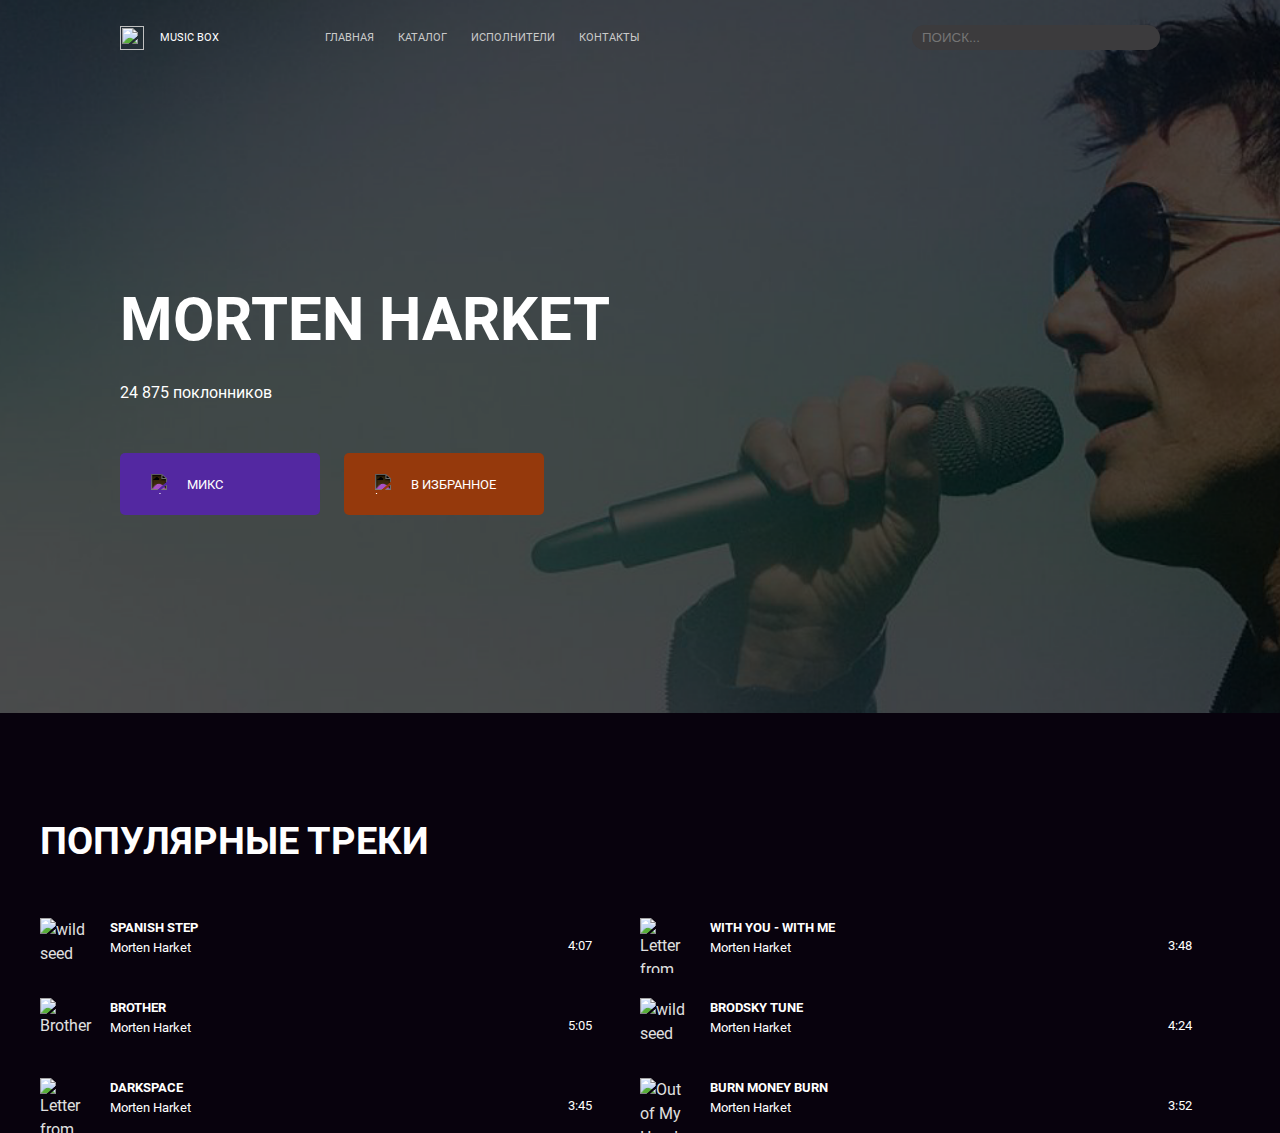
==== src/artist.html @ 794d89db "add id" ====
<!DOCTYPE html>
<html lang="en">
<head>
  <meta charset="UTF-8">
  <meta http-equiv="X-UA-Compatible" content="IE=edge">
  <meta name="viewport" content="width=device-width, initial-scale=1.0">
  <title>Портал «Music box» Ekaterina B</title>
  <link rel="stylesheet" href="css/app.css">
</head>
<body>
  <div class="artist-banner" id="page-description">
    <header class="header">
        <div class="header-container">
          <div class="logo">
          <img class="img-logo" src="/images/logo.svg">
          <p class="text-logo white">music box</p>
          </div>
          <nav class="header-menu">
              <a href="index.html">главная</a>
              <a href="#">каталог</a>
              <a href="#">исполнители</a> 
              <a href="#">контакты</a>
          </nav>
        </div>
        <input class="header-search" placeholder="ПОИСК...">
    </header>
    <div class="artist-banner-section">
        <div>
          <h1 class="mr-bot16">Morten Harket</h1>
          <p>24 875 поклонников</p>
        </div>
        <div class="artist-banner-buttons">
          <button class="btn-artist bg-purple"><div class="btn-text"><img class="icon-btn" src="../images/play-button.svg" alt="play-button">
            <p class="text-small uppercase">микс</p>
          </div></button>
          <button class="btn-artist bg-red"><div class="btn-text"><img class="icon-btn" src="../images/heart.svg" alt="heart-button">
            <p class="text-small uppercase">в избранное</p>
          </div></button>
        </div>
    </div>   
  </div>

  <div class="popular-songs">
    <div class="wrapper-artist" id="page-popular-track">
      <h2 class="mr-bot48">Популярные треки</h2>
      <div class="songs">
        <div class="songs-wrap">
          <div class="song">
            <div class="flex">
              <img class="img-song" src="../images/Wild Seed.png" alt="wild seed">
            <div class="mr-left15">
              <p class="text-small uppercase bold">Spanish Step</p>
              <p class="text-small">Morten Harket</p>
            </div>
            </div>
            <p class="time text-small">4:07</p>
          </div>
          <div class="song">
            <div class="flex">
              <img class="img-song" src="../images/Brother.png" alt="Brother">
            <div class="mr-left15">
              <p class="text-small uppercase bold">Brother</p>
              <p class="text-small">Morten Harket</p>
            </div>
            </div>
            <p class="time text-small">5:05</p>
          </div>
          <div class="song">
            <div class="flex">
              <img class="img-song" src="../images/Letter from Egypt.png" alt="Letter from Egypt">
            <div class="mr-left15">
              <p class="text-small uppercase bold">Darkspace</p>
              <p class="text-small">Morten Harket</p>
            </div>
            </div>
            <p class="time text-small">3:45</p>
          </div>
        </div>
        <div class="songs-wrap">
          <div class="song">
            <div class="flex">
              <img class="img-song" src="../images/Letter from Egypt.png" alt="Letter from Egypt">
            <div class="mr-left15">
              <p class="text-small uppercase bold">With You - With Me</p>
              <p class="text-small">Morten Harket</p>
            </div>
            </div>
            <p class="time text-small">3:48</p>
          </div>
          <div class="song">
            <div class="flex">
              <img class="img-song" src="../images/Wild Seed.png" alt="wild seed">
            <div class="mr-left15">
              <p class="text-small uppercase bold">Brodsky Tune</p>
              <p class="text-small">Morten Harket</p>
            </div>
            </div>
            <p class="time text-small">4:24</p>
          </div>
          <div class="song">
            <div class="flex">
              <img class="img-song" src="../images/Out of My Hands.png" alt="Out of My Hands">
            <div class="mr-left15">
              <p class="text-small uppercase bold">Burn Money Burn</p>
              <p class="text-small">Morten Harket</p>
            </div>
            </div>
            <p class="time text-small">3:52</p>
          </div>
        </div>

      </div>
    </div>
  </div>




</body>
</html>
---- src/css/app.css ----
@font-face {
  font-weight: 400;
  font-family: Roboto;
  src: url("../fonts/Roboto/Roboto-Regular.ttf");
}
@font-face {
  font-weight: 700;
  font-family: Roboto;
  src: url("../fonts/Roboto/Roboto-Bold.ttf");
}
body {
  font-family: Roboto;
  line-height: 1.5;
  margin: 0;
  color: #e0e0e0;
  background-color: #08020d;
}

p {
  font-family: Roboto;
  font-weight: 400;
  font-size: 16px;
  margin: 0;
  color: #fff;
}

h1 {
  font-family: Roboto;
  font-size: 60px;
  font-weight: 700;
  margin: 0;
  text-transform: uppercase;
  color: #fff;
}

h2 {
  font-family: Roboto;
  font-size: 38px;
  font-weight: 700;
  margin: 0;
  text-transform: uppercase;
  color: #fff;
}

h3 {
  font-family: Roboto;
  font-size: 24px;
  font-weight: 400;
  margin: 0;
  text-transform: uppercase;
  color: #fff;
}

h4 {
  font-family: Roboto;
  font-size: 18px;
  font-weight: 700;
  margin: 0;
  text-transform: uppercase;
  color: #fff;
}

.wrapper {
  width: 1240px;
  display: -webkit-box;
  display: -ms-flexbox;
  display: flex;
  -webkit-box-sizing: border-box;
          box-sizing: border-box;
  -webkit-box-orient: vertical;
  -webkit-box-direction: normal;
      -ms-flex-direction: column;
          flex-direction: column;
  -webkit-box-align: center;
      -ms-flex-align: center;
          align-items: center;
  padding: 100px 20px 0;
}

.wrapper-artist {
  width: 1240px;
  display: -webkit-box;
  display: -ms-flexbox;
  display: flex;
  -webkit-box-sizing: border-box;
          box-sizing: border-box;
  -webkit-box-orient: vertical;
  -webkit-box-direction: normal;
      -ms-flex-direction: column;
          flex-direction: column;
  padding: 100px 20px 0;
}

.sr-only {
  position: absolute;
  width: 1px;
  height: 1px;
  padding: 0;
  overflow: hidden;
  white-space: nowrap;
  border: 0;
}

.btn {
  display: -webkit-box;
  display: -ms-flexbox;
  display: flex;
  -webkit-box-align: center;
      -ms-flex-align: center;
          align-items: center;
  -webkit-box-pack: center;
      -ms-flex-pack: center;
          justify-content: center;
  -webkit-box-sizing: border-box;
          box-sizing: border-box;
  border: 1px solid #fff;
  border-radius: 5px;
}

.btn-big {
  width: 318px;
  height: 66px;
}

.btn-small {
  width: 135px;
  height: 53px;
}

.link {
  color: #fff;
  text-decoration: none;
}

@media (max-width: 414px) {
  .wrapper {
    width: 100%;
    -webkit-box-sizing: border-box;
            box-sizing: border-box;
    padding-right: 20px;
    padding-left: 20px;
  }
  .body {
    width: 414px;
  }
  h1 {
    font-size: 30px;
    font-weight: 700;
    text-transform: uppercase;
  }
  h2 {
    font-size: 18px;
    font-weight: 700;
    text-transform: uppercase;
  }
  h3 {
    font-weight: 700;
    font-size: 16px;
    text-transform: uppercase;
  }
}
.p-center {
  text-align: center;
}

.text-size7 {
  font-size: 64px;
}

.text-size6 {
  font-size: 56px;
}

.text-size5 {
  font-size: 48px;
}

.text-size4 {
  font-size: 40px;
}

.text-size3 {
  font-size: 32px;
}

.text-size2 {
  font-size: 24px;
}

.text-size1 {
  font-size: 16px;
}

.text-small {
  font-size: 13px;
}

.line-height1 {
  line-height: 1em;
}

.bold {
  font-weight: bold;
}

.uppercase {
  text-transform: uppercase;
}

.capitalize {
  text-transform: capitalize;
}

.nowrap {
  white-space: nowrap;
}

.mr-top40 {
  margin-top: 40px;
}

.mr-top16 {
  margin-top: 16px;
}

.mr-bot100 {
  margin-bottom: 100px;
}

.mr-bot65 {
  margin-bottom: 65px;
}

.mr-bot64 {
  margin-bottom: 64px;
}

.mr-bot48 {
  margin-bottom: 48px;
}

.mr-bot30 {
  margin-bottom: 30px;
}

.mr-bot24 {
  margin-bottom: 24px;
}

.mr-bot16 {
  margin-bottom: 16px;
}

.mr-bot15 {
  margin-bottom: 15px;
}

.mr-top64 {
  margin-top: 64px;
}

.mr-left15 {
  margin-left: 15px;
}

.w-1200 {
  width: 1200px;
}

.orange {
  color: #f89202;
}

.white {
  color: #fff;
}

.dark-grey {
  color: #cacaca;
}

.bg-purple {
  background-color: #5328a1;
}

.bg-red {
  background-color: #95390c;
}

.flex {
  display: -webkit-box;
  display: -ms-flexbox;
  display: flex;
}

.header {
  display: -webkit-box;
  display: -ms-flexbox;
  display: flex;
  -webkit-box-align: center;
      -ms-flex-align: center;
          align-items: center;
  -webkit-box-pack: justify;
      -ms-flex-pack: justify;
          justify-content: space-between;
  height: 25px;
  padding: 25px 120px;
  font-size: 11px;
}

.header-container {
  display: -webkit-box;
  display: -ms-flexbox;
  display: flex;
  -webkit-box-align: center;
      -ms-flex-align: center;
          align-items: center;
  gap: 16px;
  font-size: 11px;
  line-height: 13px;
  text-transform: uppercase;
}

.logo {
  display: -webkit-box;
  display: -ms-flexbox;
  display: flex;
  -webkit-box-align: center;
      -ms-flex-align: center;
          align-items: center;
  gap: 16px;
  color: #fff;
}

.img-logo {
  height: 24px;
  width: 24px;
  border: none;
}

.text-logo {
  font-size: 11px;
  text-transform: uppercase;
}

.header-menu {
  display: -webkit-box;
  display: -ms-flexbox;
  display: flex;
  gap: 24px;
  padding-left: 90px;
}

.header-search {
  width: 248px;
  height: 25px;
  padding: 5px 10px;
  background-color: #3c3b3d;
  color: #757575;
  border-radius: 50px;
  -webkit-box-sizing: border-box;
          box-sizing: border-box;
  border: none;
}

nav a {
  text-decoration: none;
  color: #cacaca;
}

nav a:hover {
  color: #fff;
}

@media (max-width: 414px) {
  .header {
    width: -webkit-fit-content;
    width: -moz-fit-content;
    width: fit-content;
    height: -webkit-fit-content;
    height: -moz-fit-content;
    height: fit-content;
    padding: 25px 20px 0;
    -webkit-box-orient: vertical;
    -webkit-box-direction: normal;
        -ms-flex-direction: column;
            flex-direction: column;
    -webkit-box-align: start;
        -ms-flex-align: start;
            align-items: flex-start;
    gap: 18px;
  }
  .header-container {
    -webkit-box-orient: vertical;
    -webkit-box-direction: normal;
        -ms-flex-direction: column;
            flex-direction: column;
    -webkit-box-align: start;
        -ms-flex-align: start;
            align-items: flex-start;
    gap: 17px;
  }
  .header-menu {
    -webkit-box-orient: vertical;
    -webkit-box-direction: normal;
        -ms-flex-direction: column;
            flex-direction: column;
    gap: 3px;
    padding-left: 0;
  }
  .header-search {
    width: 374px;
  }
}
.banner {
  width: 100%;
  height: 750px;
  background-image: url("../images/banner.png");
  background-position: center;
  background-size: cover;
}

.banner-section {
  padding: 125px 120px 200px;
}

.banner-text {
  display: -webkit-box;
  display: -ms-flexbox;
  display: flex;
  -webkit-box-orient: vertical;
  -webkit-box-direction: normal;
      -ms-flex-direction: column;
          flex-direction: column;
  -webkit-box-align: center;
      -ms-flex-align: center;
          align-items: center;
}

.form {
  display: -webkit-box;
  display: -ms-flexbox;
  display: flex;
  -webkit-box-orient: vertical;
  -webkit-box-direction: normal;
      -ms-flex-direction: column;
          flex-direction: column;
  -webkit-box-align: center;
      -ms-flex-align: center;
          align-items: center;
  margin-top: 31px;
}

.input {
  min-width: 270px;
  height: 50px;
  -webkit-box-sizing: border-box;
          box-sizing: border-box;
  padding: 16px 20px 18px;
  margin-bottom: 24px;
  border: 2px solid #e0e0e0;
  border-radius: 3px;
  background: transparent;
}

.input-wrapper {
  display: -webkit-box;
  display: -ms-flexbox;
  display: flex;
  -webkit-box-pack: center;
      -ms-flex-pack: center;
          justify-content: center;
  gap: 24px;
  padding-top: 16px;
}

.btn-green {
  width: 570px;
  height: 57px;
  border: none;
  border-radius: 5px;
  background-color: #34c176;
}

@media (max-width: 414px) {
  .banner {
    height: 100%;
  }
  .banner-section {
    padding: 78px 20px 201px;
  }
  .form {
    display: -webkit-box;
    display: -ms-flexbox;
    display: flex;
    margin-top: 16px;
  }
  .input-wrapper {
    -webkit-box-orient: vertical;
    -webkit-box-direction: normal;
        -ms-flex-direction: column;
            flex-direction: column;
    gap: 0;
  }
  .input {
    width: 374px;
  }
  .btn-green {
    width: 374px;
  }
}
.pricing {
  display: -webkit-box;
  display: -ms-flexbox;
  display: flex;
  -webkit-box-orient: vertical;
  -webkit-box-direction: normal;
      -ms-flex-direction: column;
          flex-direction: column;
  -webkit-box-align: center;
      -ms-flex-align: center;
          align-items: center;
  -webkit-box-sizing: border-box;
          box-sizing: border-box;
  width: 100%;
}

.pricing-items-wrapper {
  max-width: 1200px;
  display: -webkit-box;
  display: -ms-flexbox;
  display: flex;
  gap: 50px;
}

.pricing-item {
  width: 366px;
  display: -webkit-box;
  display: -ms-flexbox;
  display: flex;
  -webkit-box-orient: vertical;
  -webkit-box-direction: normal;
      -ms-flex-direction: column;
          flex-direction: column;
  -webkit-box-align: center;
      -ms-flex-align: center;
          align-items: center;
  -webkit-box-sizing: border-box;
          box-sizing: border-box;
  border-radius: 1rem;
}

.pricing-header {
  margin-top: 24px;
}

.price {
  display: -webkit-box;
  display: -ms-flexbox;
  display: flex;
  -webkit-box-align: start;
      -ms-flex-align: start;
          align-items: flex-start;
  margin-top: 200px;
  gap: 16px;
}

.price-text {
  height: 57px;
  width: 318px;
}

.img-1 {
  background-image: url("../images/subscribe_1.png");
  background-repeat: no-repeat;
  background-size: cover;
}

.img-2 {
  background-image: url("../images/subscribe_2.png");
  background-repeat: no-repeat;
  background-size: cover;
}

.img-3 {
  background-image: url("../images/subscribe_3.png");
  background-repeat: no-repeat;
  background-size: cover;
}

@media (max-width: 414px) {
  .pricing {
    width: 414px;
    height: 2220px;
  }
  .pricing-items-wrapper {
    -webkit-box-orient: vertical;
    -webkit-box-direction: normal;
        -ms-flex-direction: column;
            flex-direction: column;
  }
  .w-1200 {
    width: 374px;
  }
  .pricing-item {
    width: 374px;
    padding: 0;
  }
  .pricing-header {
    margin-top: 16px;
  }
  .btn {
    width: 326px;
  }
  .price-text {
    width: 324px;
  }
}
.news {
  width: 100%;
  display: -webkit-box;
  display: -ms-flexbox;
  display: flex;
  -webkit-box-pack: center;
      -ms-flex-pack: center;
          justify-content: center;
}

.news-item {
  width: 1200px;
  height: 286px;
  display: -webkit-box;
  display: -ms-flexbox;
  display: flex;
  gap: 50px;
}

.news-body {
  width: 575px;
  display: -webkit-box;
  display: -ms-flexbox;
  display: flex;
  -webkit-box-orient: vertical;
  -webkit-box-direction: normal;
      -ms-flex-direction: column;
          flex-direction: column;
}

.news-header {
  font-size: 30px;
}

.news-author {
  display: -webkit-box;
  display: -ms-flexbox;
  display: flex;
  gap: 16px;
}

.img-news {
  width: 575px;
}

.icon-author-news {
  width: 19px;
  height: 19px;
}

@media (max-width: 414px) {
  .news-item {
    -ms-flex-wrap: wrap;
        flex-wrap: wrap;
    width: 100%;
    height: 100%;
  }
  .news-body {
    width: 374px;
  }
  .news-header {
    font-size: 16px;
  }
  .reverse {
    -webkit-box-orient: vertical;
    -webkit-box-direction: reverse;
        -ms-flex-direction: column-reverse;
            flex-direction: column-reverse;
  }
  .img-news {
    width: 374px;
    height: 186px;
  }
  .mr-bot16-mob {
    margin-bottom: 16px;
  }
  .btn-news-mob {
    width: 135px;
  }
}
.app {
  width: 100%;
  display: -webkit-box;
  display: -ms-flexbox;
  display: flex;
  -webkit-box-pack: center;
      -ms-flex-pack: center;
          justify-content: center;
}

.app-content {
  display: -webkit-box;
  display: -ms-flexbox;
  display: flex;
}

.app-body {
  margin-right: 144px;
}

.img-app {
  width: 333px;
  height: 278px;
  margin-right: 123px;
}

.btn-app {
  width: 131px;
  height: 53px;
  background-color: #95390c;
  border: none;
  border-radius: 32px;
}

@media (max-width: 414px) {
  .app-content {
    display: -webkit-box;
    display: -ms-flexbox;
    display: flex;
    -webkit-box-orient: vertical;
    -webkit-box-direction: reverse;
        -ms-flex-direction: column-reverse;
            flex-direction: column-reverse;
    -webkit-box-align: center;
        -ms-flex-align: center;
            align-items: center;
  }
  .app-body {
    margin-right: 0;
  }
  .img-app {
    margin: 0;
  }
}
.footer {
  width: 100%;
  position: relative;
  display: -webkit-box;
  display: -ms-flexbox;
  display: flex;
  -webkit-box-pack: center;
      -ms-flex-pack: center;
          justify-content: center;
}

.bg-gradient {
  background: linear-gradient(89.75deg, #5328a1 32.83%, #95390c 81.56%);
}

.footer-wrapper {
  width: 1240px;
  display: -webkit-box;
  display: -ms-flexbox;
  display: flex;
  -webkit-box-orient: vertical;
  -webkit-box-direction: normal;
      -ms-flex-direction: column;
          flex-direction: column;
  -webkit-box-sizing: border-box;
          box-sizing: border-box;
  padding: 62px 20px 0;
}

.contacts-wrapper {
  display: -webkit-box;
  display: -ms-flexbox;
  display: flex;
  gap: 40px;
  margin-bottom: 72px;
}

.menu-contacts {
  width: 270px;
}

.menu-contacts p {
  color: #e0e0e0;
}

.footer-icons-wrapper {
  display: -webkit-box;
  display: -ms-flexbox;
  display: flex;
  gap: 24px;
}

.footer-line {
  width: 100%;
  height: 2px;
  position: absolute;
  top: 272px;
  left: 0;
  background-color: #fff;
}

.low-menu {
  display: -webkit-box;
  display: -ms-flexbox;
  display: flex;
  gap: 16px;
  margin: 42px 0 49px;
}

.low-menu p {
  color: #e0e0e0;
}

ul {
  padding: 0;
  margin: 0;
}

li {
  height: 24px;
  list-style-type: none;
}

.footer-link {
  font-size: 16px;
  color: #e0e0e0;
  text-decoration: none;
  line-height: 24px;
}

@media (max-width: 414px) {
  .footer-wrapper {
    width: 100%;
    -webkit-box-sizing: border-box;
            box-sizing: border-box;
    padding-right: 20px;
    padding-left: 20px;
  }
  .contacts-wrapper {
    -webkit-box-orient: vertical;
    -webkit-box-direction: normal;
        -ms-flex-direction: column;
            flex-direction: column;
    gap: 30px;
  }
  .footer-line {
    top: 686px;
  }
  .low-menu {
    -webkit-box-orient: vertical;
    -webkit-box-direction: normal;
        -ms-flex-direction: column;
            flex-direction: column;
  }
}
.artist-banner {
  width: 100%;
  height: 713px;
  background-image: url("../images/Morten Harket.png");
  background-position: center;
  background-size: cover;
}

.artist-banner-section {
  padding: 200px 120px 0;
}

.artist-banner-buttons {
  display: -webkit-box;
  display: -ms-flexbox;
  display: flex;
  gap: 24px;
  margin-top: 48px;
}

.btn-artist {
  display: -webkit-box;
  display: -ms-flexbox;
  display: flex;
  -webkit-box-align: center;
      -ms-flex-align: center;
          align-items: center;
  -webkit-box-sizing: border-box;
          box-sizing: border-box;
  width: 200px;
  height: 62px;
  padding: 0;
  border-radius: 5px;
  border: none;
}

.btn-text {
  display: -webkit-box;
  display: -ms-flexbox;
  display: flex;
  -webkit-box-align: center;
      -ms-flex-align: center;
          align-items: center;
  gap: 16px;
  padding-left: 31px;
}

.icon-btn {
  width: 20px;
  height: 20px;
  -webkit-filter: invert(1);
          filter: invert(1);
}

@media (max-width: 414px) {
  .artist-banner {
    height: 730px;
  }
  .artist-banner-section {
    padding: 55px 20px 0;
  }
  .artist-banner-buttons {
    -webkit-box-orient: vertical;
    -webkit-box-direction: normal;
        -ms-flex-direction: column;
            flex-direction: column;
  }
}
.popular-songs {
  width: 100%;
  display: -webkit-box;
  display: -ms-flexbox;
  display: flex;
  -webkit-box-orient: vertical;
  -webkit-box-direction: normal;
      -ms-flex-direction: column;
          flex-direction: column;
  -webkit-box-align: center;
      -ms-flex-align: center;
          align-items: center;
}

.img-song {
  width: 55px;
  height: 55px;
}

.songs {
  display: -webkit-box;
  display: -ms-flexbox;
  display: flex;
  gap: 48px;
}

.songs-wrap {
  display: -webkit-box;
  display: -ms-flexbox;
  display: flex;
  -webkit-box-orient: vertical;
  -webkit-box-direction: normal;
      -ms-flex-direction: column;
          flex-direction: column;
  gap: 25px;
}

.song {
  display: -webkit-box;
  display: -ms-flexbox;
  display: flex;
  width: 552px;
  -webkit-box-pack: justify;
      -ms-flex-pack: justify;
          justify-content: space-between;
}

.time {
  margin-top: 18px;
}
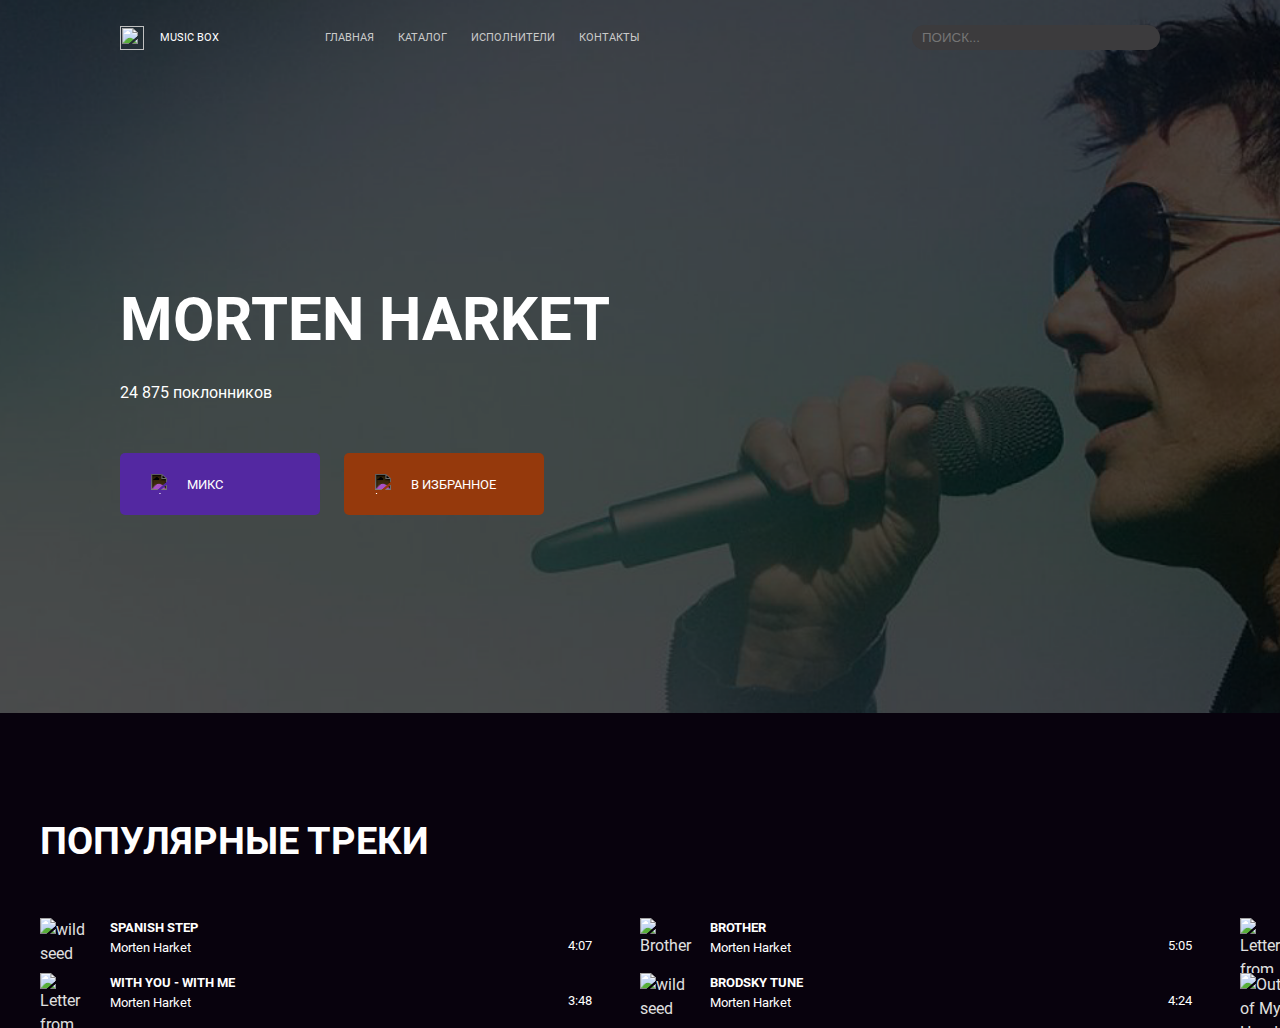
==== commit 6060a9f7: "change flex wraps" ====
--- a/src/artist.html
+++ b/src/artist.html
@@ -44,7 +44,8 @@
     <div class="wrapper-artist" id="page-popular-track">
       <h2 class="mr-bot48">Популярные треки</h2>
       <div class="songs">
-        <div class="songs-wrap">
+
+        <div class="song-wrap">
           <div class="song">
             <div class="flex">
               <img class="img-song" src="../images/Wild Seed.png" alt="wild seed">
@@ -57,6 +58,19 @@
           </div>
           <div class="song">
             <div class="flex">
+              <img class="img-song" src="../images/Letter from Egypt.png" alt="Letter from Egypt">
+            <div class="mr-left15">
+              <p class="text-small uppercase bold">With You - With Me</p>
+              <p class="text-small">Morten Harket</p>
+            </div>
+            </div>
+            <p class="time text-small">3:48</p>
+          </div>
+        </div>
+
+        <div class="song-wrap">
+          <div class="song">
+            <div class="flex">
               <img class="img-song" src="../images/Brother.png" alt="Brother">
             <div class="mr-left15">
               <p class="text-small uppercase bold">Brother</p>
@@ -67,6 +81,19 @@
           </div>
           <div class="song">
             <div class="flex">
+              <img class="img-song" src="../images/Wild Seed.png" alt="wild seed">
+            <div class="mr-left15">
+              <p class="text-small uppercase bold">Brodsky Tune</p>
+              <p class="text-small">Morten Harket</p>
+            </div>
+            </div>
+            <p class="time text-small">4:24</p>
+          </div>
+        </div>
+
+        <div class="song-wrap">
+          <div class="song">
+            <div class="flex">
               <img class="img-song" src="../images/Letter from Egypt.png" alt="Letter from Egypt">
             <div class="mr-left15">
               <p class="text-small uppercase bold">Darkspace</p>
@@ -74,28 +101,6 @@
             </div>
             </div>
             <p class="time text-small">3:45</p>
-          </div>
-        </div>
-        <div class="songs-wrap">
-          <div class="song">
-            <div class="flex">
-              <img class="img-song" src="../images/Letter from Egypt.png" alt="Letter from Egypt">
-            <div class="mr-left15">
-              <p class="text-small uppercase bold">With You - With Me</p>
-              <p class="text-small">Morten Harket</p>
-            </div>
-            </div>
-            <p class="time text-small">3:48</p>
-          </div>
-          <div class="song">
-            <div class="flex">
-              <img class="img-song" src="../images/Wild Seed.png" alt="wild seed">
-            <div class="mr-left15">
-              <p class="text-small uppercase bold">Brodsky Tune</p>
-              <p class="text-small">Morten Harket</p>
-            </div>
-            </div>
-            <p class="time text-small">4:24</p>
           </div>
           <div class="song">
             <div class="flex">
@@ -108,7 +113,6 @@
             <p class="time text-small">3:52</p>
           </div>
         </div>
-
       </div>
     </div>
   </div>
--- a/src/css/app.css
+++ b/src/css/app.css
@@ -982,4 +982,24 @@
 
 .time {
   margin-top: 18px;
+}
+
+@media (max-width: 414px) {
+  .wrapper-artist {
+    width: 100%;
+    -webkit-box-sizing: border-box;
+            box-sizing: border-box;
+    padding-right: 20px;
+    padding-left: 20px;
+  }
+  .songs {
+    -webkit-box-orient: vertical;
+    -webkit-box-direction: normal;
+        -ms-flex-direction: column;
+            flex-direction: column;
+    gap: 25px;
+  }
+  .song {
+    width: 100%;
+  }
 }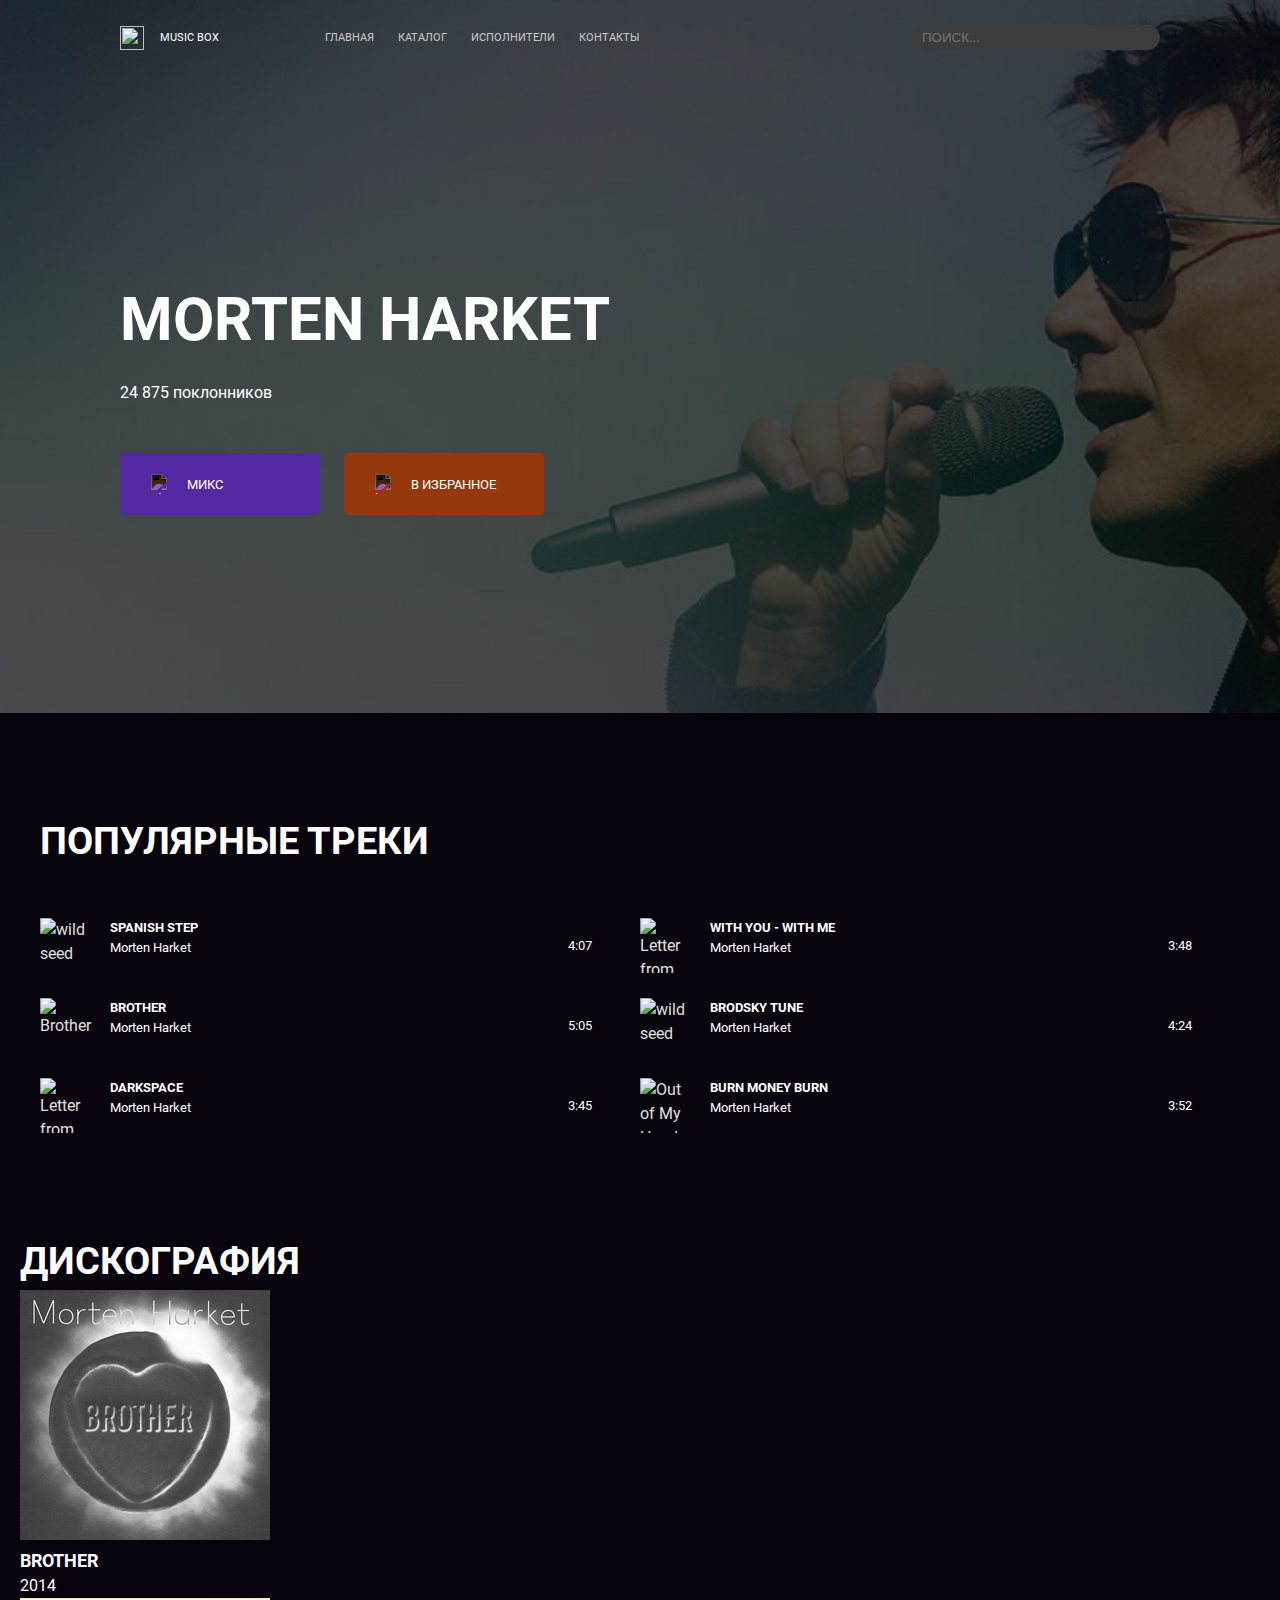
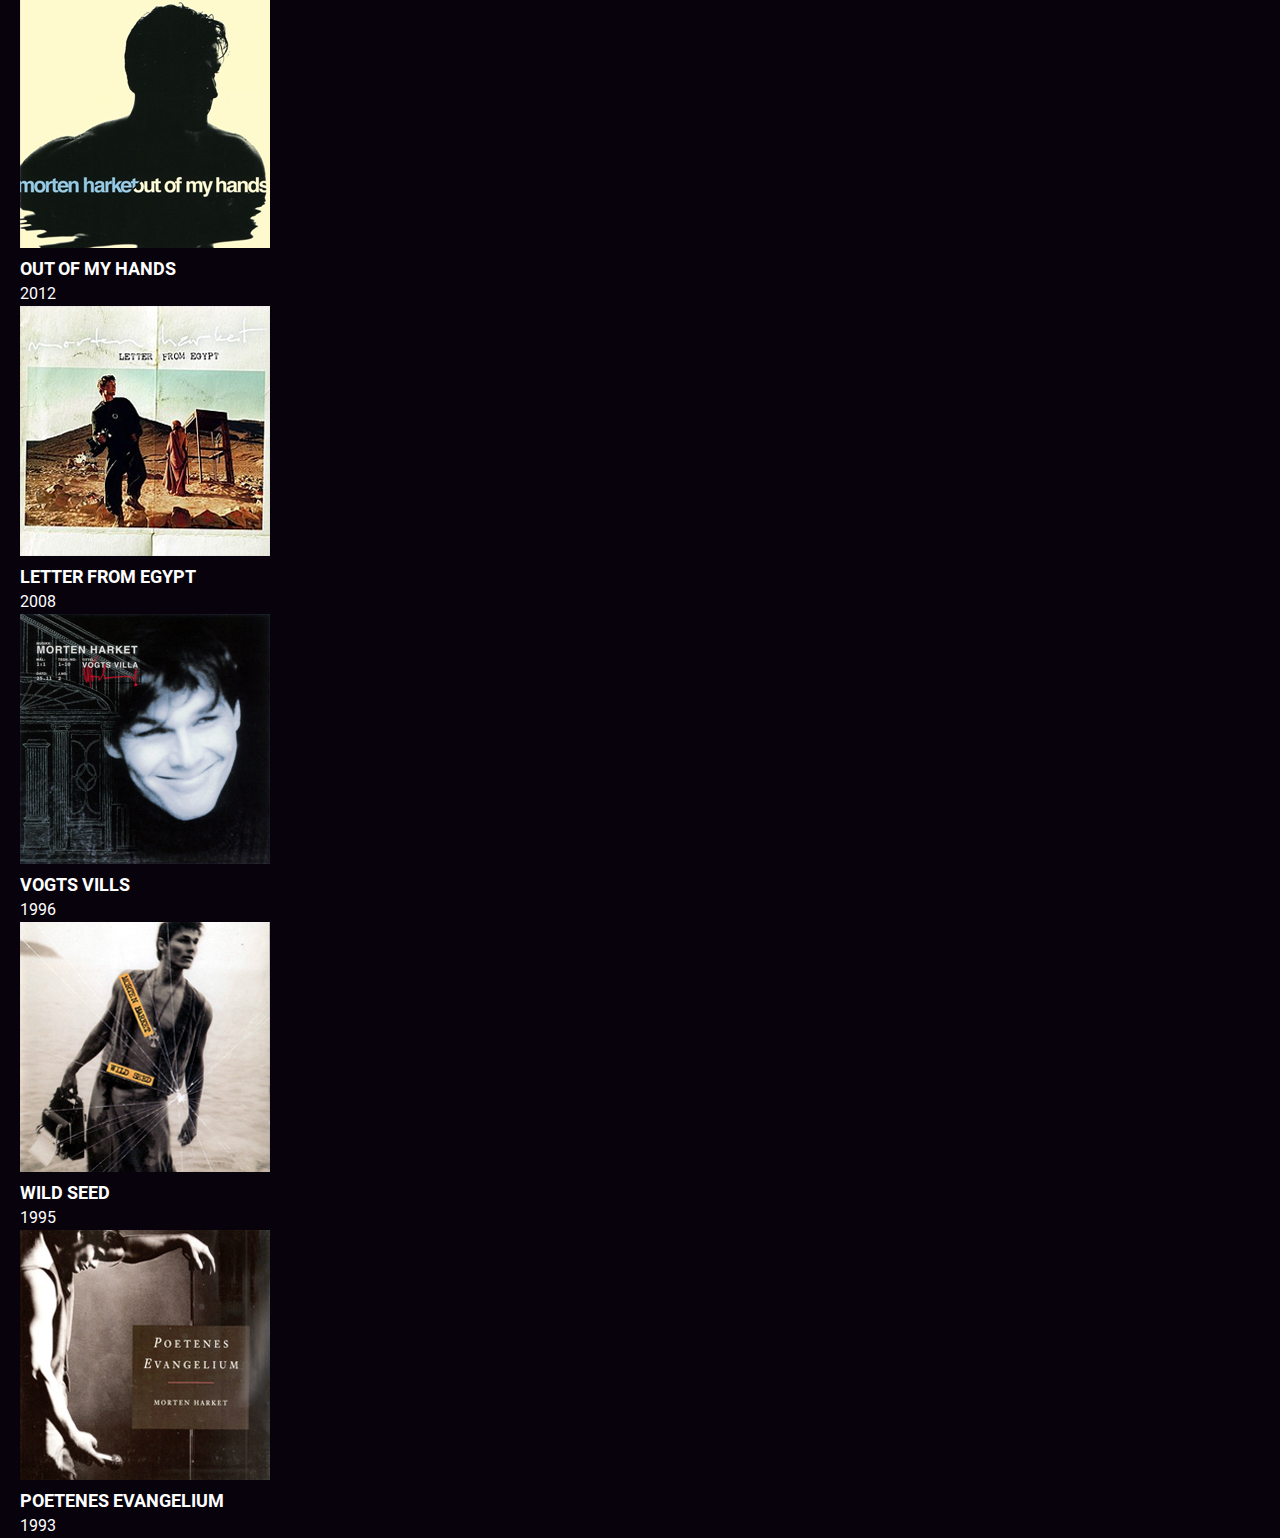
==== commit c7479708: "add discography desktop page" ====
--- a/src/artist.html
+++ b/src/artist.html
@@ -117,6 +117,58 @@
     </div>
   </div>
 
+  <div class="discography">
+    <div class="wrapper-artist" id="page-discography">
+      <h2>Дискография</h2>
+      <div class="discography-wrapper">
+        <div class="discography-item">
+          <img src="../src/images/Brother.png" alt="Brother album">
+          <div class="discography-info">
+            <h4>Brother</h4>
+            <p class="grey">2014</p>
+          </div>
+        </div>
+        <div class="discography-item">
+          <img src="../src/images/Out of My Hands.png" alt="Out of My Hands album">
+          <div class="discography-info">
+            <h4>Out Of My Hands</h4>
+            <p class="grey">2012</p>
+          </div>
+        </div>
+        <div class="discography-item">
+          <img src="../src/images/Letter from Egypt.png" alt="Letter from Egypt album">
+          <div class="discography-info">
+            <h4>Letter From Egypt</h4>
+            <p class="grey">2008</p>
+          </div>
+        </div>
+        <div class="discography-item">
+          <img src="../src/images/Vogts Villa.png" alt="Vogts Villa album">
+          <div class="discography-info">
+            <h4>Vogts Vills</h4>
+            <p class="grey">1996</p>
+          </div>
+        </div>
+        <div class="discography-item">
+          <img src="../src/images/Wild Seed.png" alt="Wild Seed album">
+          <div class="discography-info">
+            <h4>Wild Seed</h4>
+            <p class="grey">1995</p>
+          </div>
+        </div>
+        <div class="discography-item">
+          <img src="../src/images/Poetenes Evangelium.png" alt="Poetenes Evangelium album">
+          <div class="discography-info">
+            <h4>Poetenes Evangelium</h4>
+            <p class="grey">1993</p>
+          </div>
+        </div>
+      </div>
+
+    </div>
+
+  </div>
+
 
 
 
--- a/src/css/app.css
+++ b/src/css/app.css
@@ -956,18 +956,18 @@
   display: -webkit-box;
   display: -ms-flexbox;
   display: flex;
-  gap: 48px;
-}
-
-.songs-wrap {
-  display: -webkit-box;
-  display: -ms-flexbox;
-  display: flex;
   -webkit-box-orient: vertical;
   -webkit-box-direction: normal;
       -ms-flex-direction: column;
           flex-direction: column;
   gap: 25px;
+}
+
+.song-wrap {
+  display: -webkit-box;
+  display: -ms-flexbox;
+  display: flex;
+  gap: 48px;
 }
 
 .song {
@@ -992,11 +992,9 @@
     padding-right: 20px;
     padding-left: 20px;
   }
-  .songs {
-    -webkit-box-orient: vertical;
-    -webkit-box-direction: normal;
-        -ms-flex-direction: column;
-            flex-direction: column;
+  .song-wrap {
+    -ms-flex-wrap: wrap;
+        flex-wrap: wrap;
     gap: 25px;
   }
   .song {
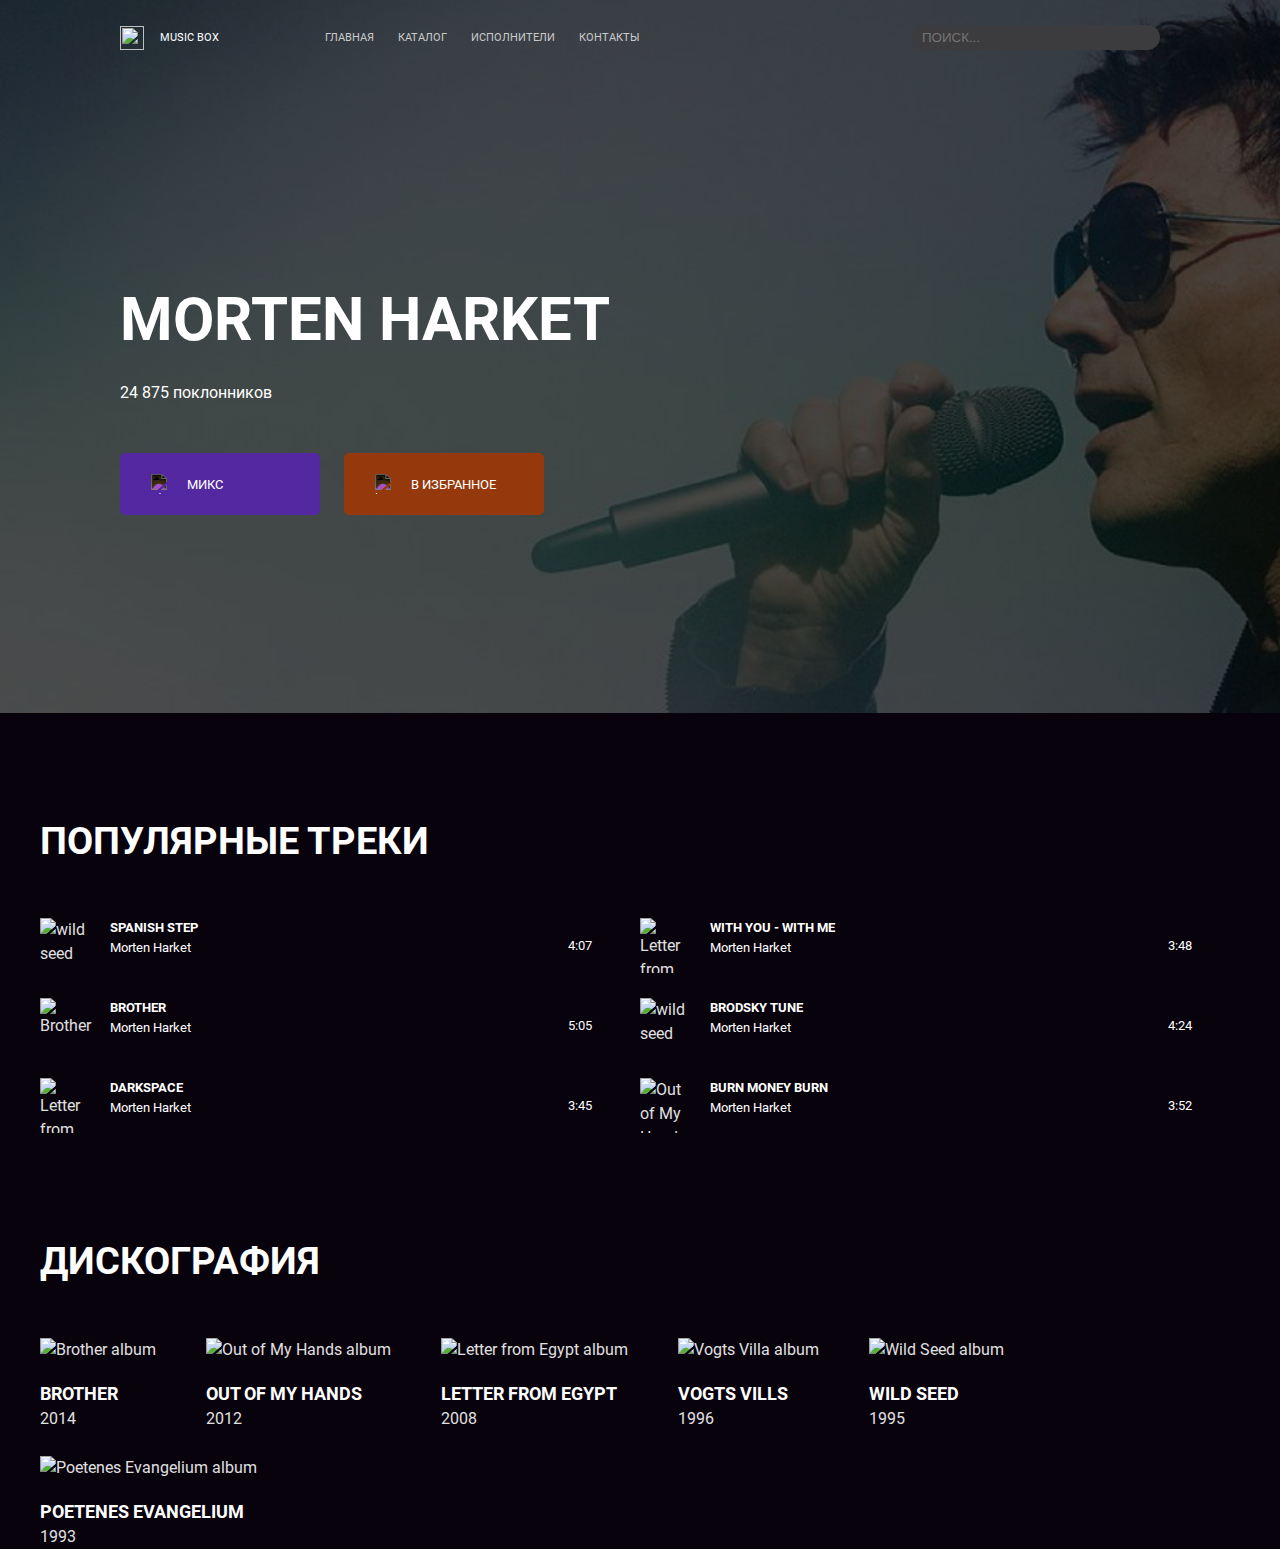
==== commit e35b6a2d: "fix" ====
--- a/src/artist.html
+++ b/src/artist.html
@@ -122,42 +122,42 @@
       <h2>Дискография</h2>
       <div class="discography-wrapper">
         <div class="discography-item">
-          <img src="../src/images/Brother.png" alt="Brother album">
+          <img src="../images/Brother.png" alt="Brother album">
           <div class="discography-info">
             <h4>Brother</h4>
             <p class="grey">2014</p>
           </div>
         </div>
         <div class="discography-item">
-          <img src="../src/images/Out of My Hands.png" alt="Out of My Hands album">
+          <img src="../images/Out of My Hands.png" alt="Out of My Hands album">
           <div class="discography-info">
             <h4>Out Of My Hands</h4>
             <p class="grey">2012</p>
           </div>
         </div>
         <div class="discography-item">
-          <img src="../src/images/Letter from Egypt.png" alt="Letter from Egypt album">
+          <img src="../images/Letter from Egypt.png" alt="Letter from Egypt album">
           <div class="discography-info">
             <h4>Letter From Egypt</h4>
             <p class="grey">2008</p>
           </div>
         </div>
         <div class="discography-item">
-          <img src="../src/images/Vogts Villa.png" alt="Vogts Villa album">
+          <img src="../images/Vogts Villa.png" alt="Vogts Villa album">
           <div class="discography-info">
             <h4>Vogts Vills</h4>
             <p class="grey">1996</p>
           </div>
         </div>
         <div class="discography-item">
-          <img src="../src/images/Wild Seed.png" alt="Wild Seed album">
+          <img src="../images/Wild Seed.png" alt="Wild Seed album">
           <div class="discography-info">
             <h4>Wild Seed</h4>
             <p class="grey">1995</p>
           </div>
         </div>
         <div class="discography-item">
-          <img src="../src/images/Poetenes Evangelium.png" alt="Poetenes Evangelium album">
+          <img src="../images/Poetenes Evangelium.png" alt="Poetenes Evangelium album">
           <div class="discography-info">
             <h4>Poetenes Evangelium</h4>
             <p class="grey">1993</p>
--- a/src/css/app.css
+++ b/src/css/app.css
@@ -277,6 +277,10 @@
 
 .dark-grey {
   color: #cacaca;
+}
+
+.grey {
+  color: #e0e0e0;
 }
 
 .bg-purple {
@@ -1000,4 +1004,41 @@
   .song {
     width: 100%;
   }
+}
+.discography {
+  width: 100%;
+  display: -webkit-box;
+  display: -ms-flexbox;
+  display: flex;
+  -webkit-box-orient: vertical;
+  -webkit-box-direction: normal;
+      -ms-flex-direction: column;
+          flex-direction: column;
+  -webkit-box-align: center;
+      -ms-flex-align: center;
+          align-items: center;
+}
+
+.discography-wrapper {
+  display: -webkit-box;
+  display: -ms-flexbox;
+  display: flex;
+  -ms-flex-wrap: wrap;
+      flex-wrap: wrap;
+  margin-top: 23px;
+  -webkit-column-gap: 50px;
+     -moz-column-gap: 50px;
+          column-gap: 50px;
+}
+
+.discography-item {
+  display: -webkit-box;
+  display: -ms-flexbox;
+  display: flex;
+  -webkit-box-orient: vertical;
+  -webkit-box-direction: normal;
+      -ms-flex-direction: column;
+          flex-direction: column;
+  gap: 18px;
+  margin-top: 25px;
 }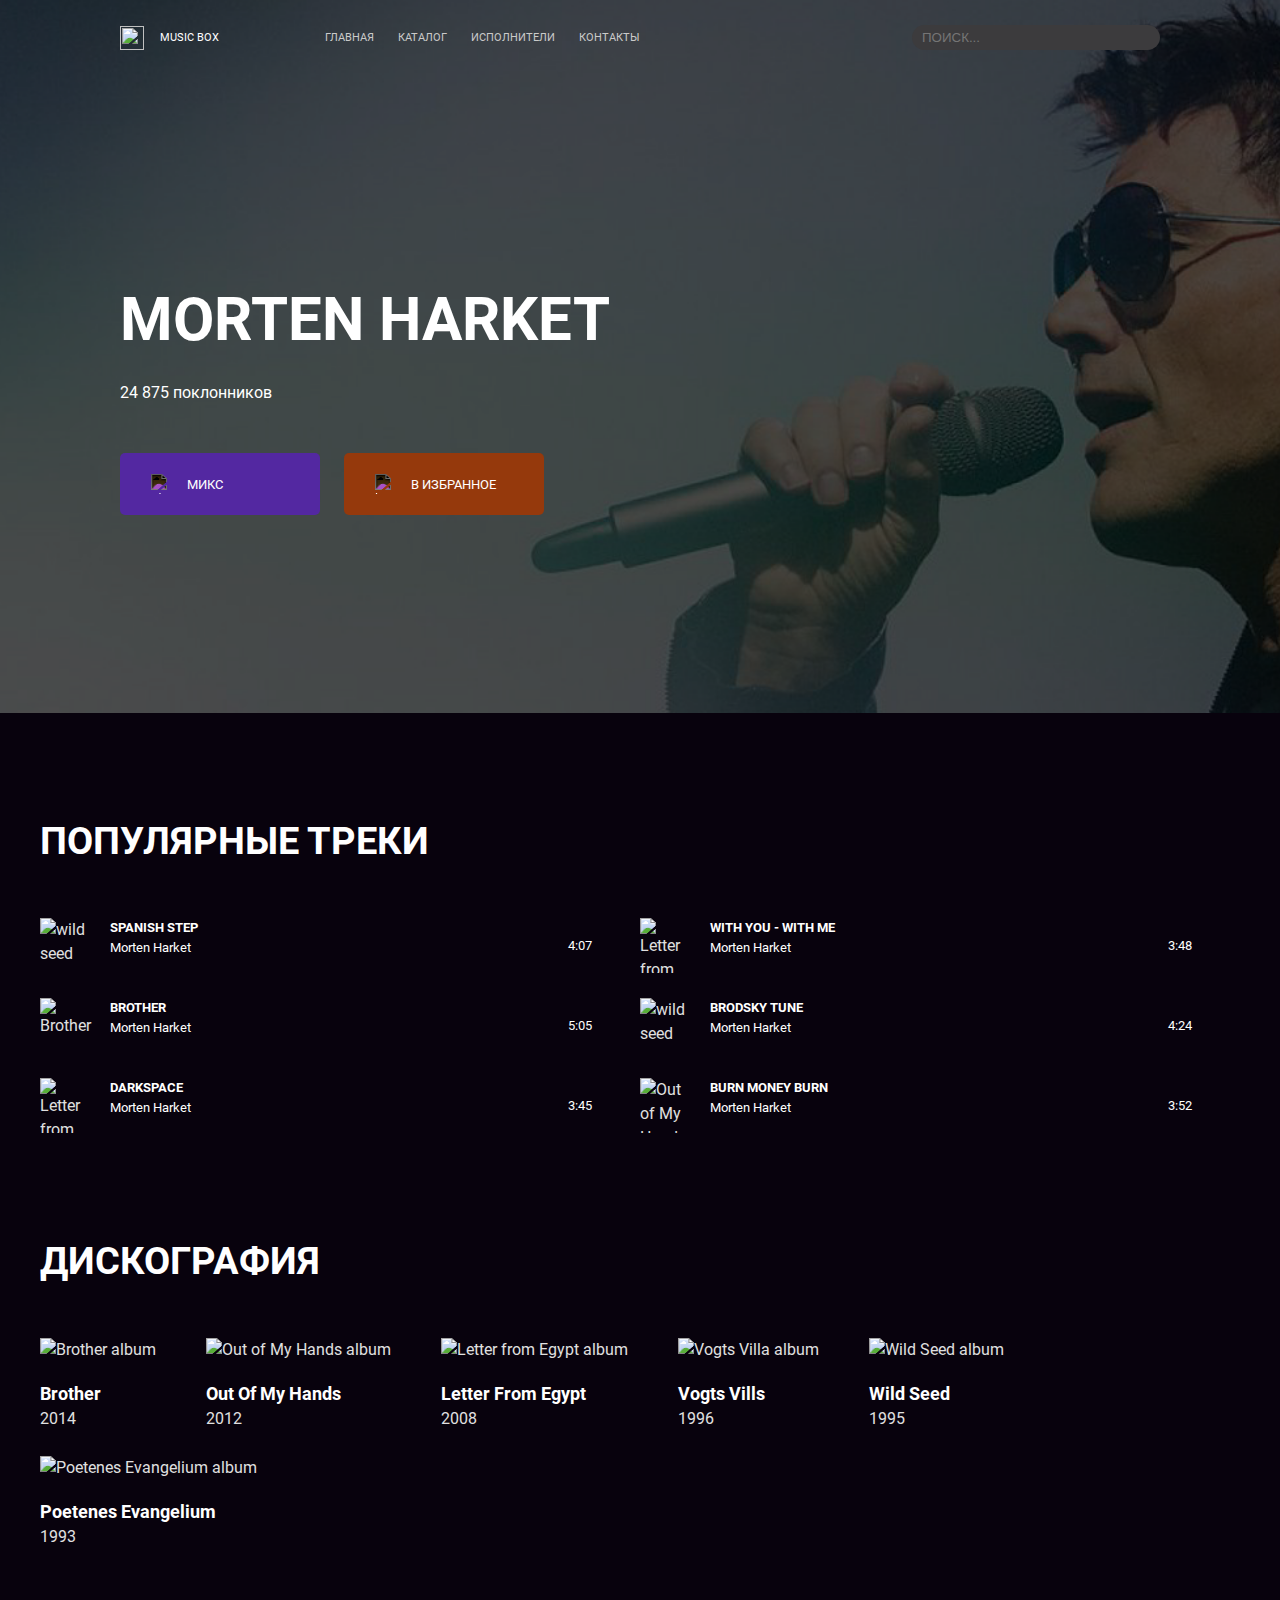
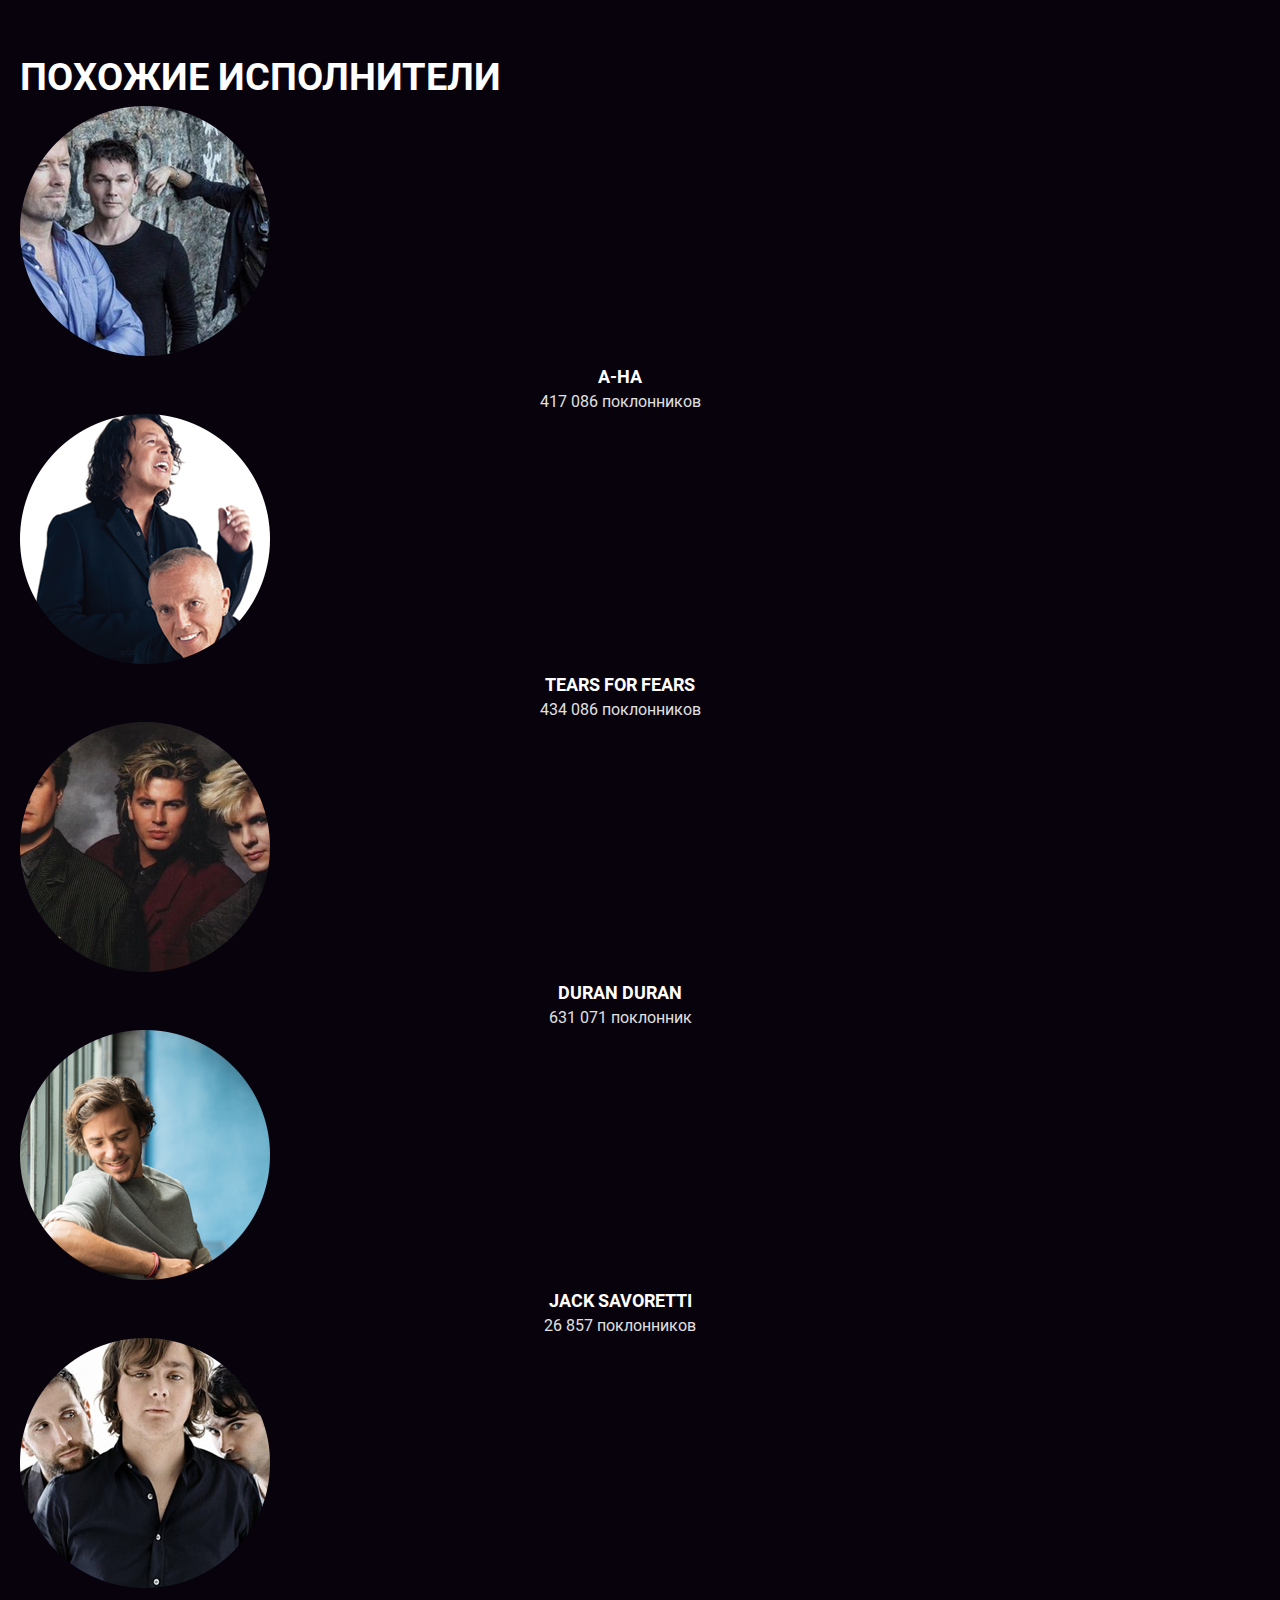
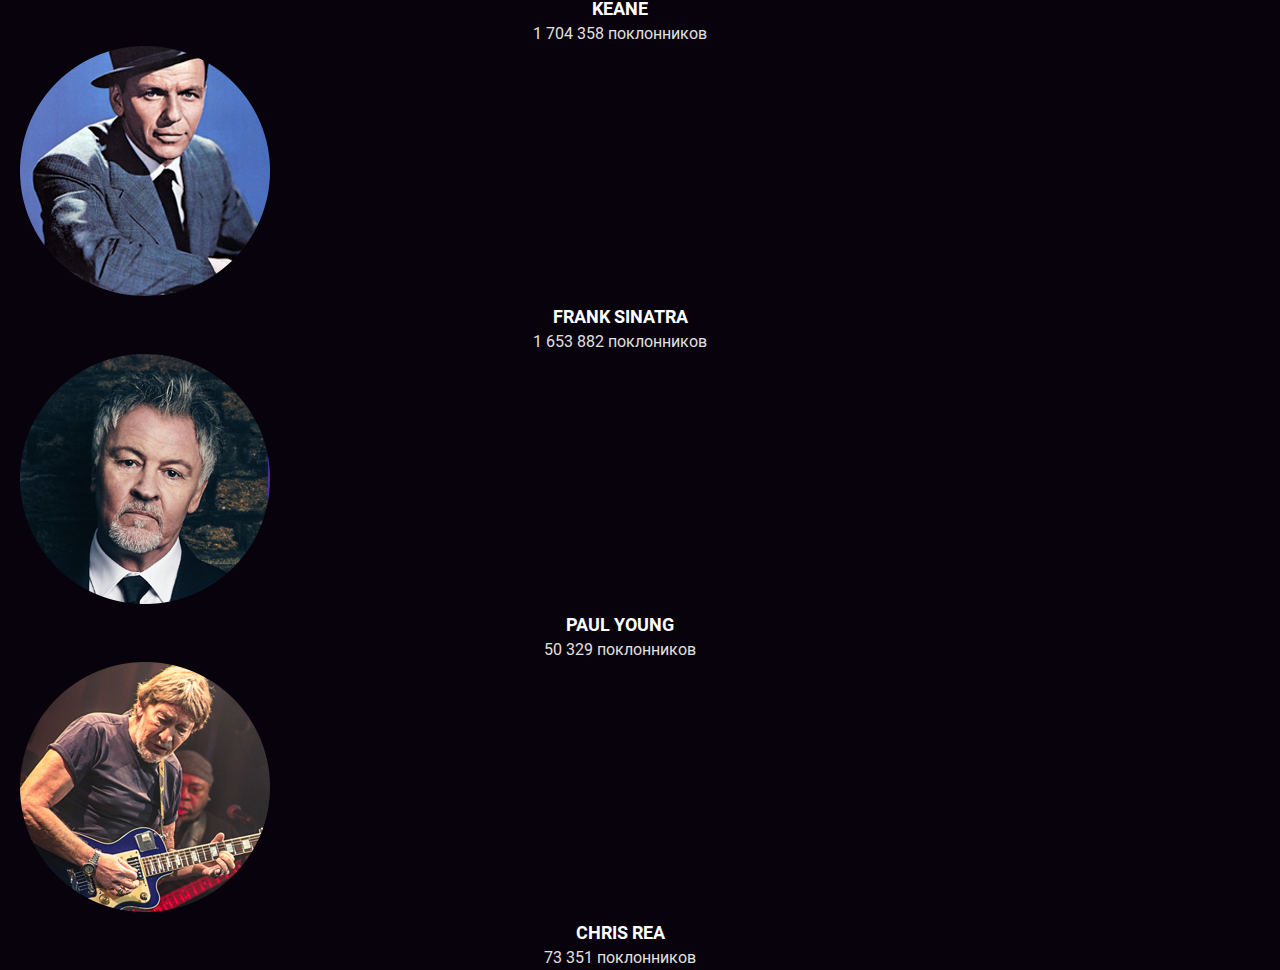
==== commit f5b83b49: "add similar artists desktop page" ====
--- a/src/artist.html
+++ b/src/artist.html
@@ -131,7 +131,7 @@
         <div class="discography-item">
           <img src="../images/Out of My Hands.png" alt="Out of My Hands album">
           <div class="discography-info">
-            <h4>Out Of My Hands</h4>
+            <h4 class="nowrap">Out Of My Hands</h4>
             <p class="grey">2012</p>
           </div>
         </div>
@@ -164,11 +164,73 @@
           </div>
         </div>
       </div>
-
     </div>
-
-  </div>
-
+  </div>
+
+  <div class="similar">
+    <div class="wrapper-artist" id="page-similar">
+      <h2>Похожие исполнители</h2>
+      <div class="similar-wrapper">
+        <div class="similar-item">
+          <img src="../src/images/A-ha.png" alt="A-Ha">
+          <div>
+            <h4 class="p-center">A-Ha</h4>
+            <p class="grey p-center">417 086 поклонников</p>
+          </div>
+        </div>
+        <div class="similar-item">
+          <img src="../src/images/Tears for Fears.png" alt="Tears For Fears">
+          <div>
+            <h4 class="p-center">Tears For Fears</h4>
+            <p class="grey p-center">434 086 поклонников</p>
+          </div>
+        </div>
+        <div class="similar-item">
+          <img src="../src/images/Duran Duran.png" alt="Duran Duran">
+          <div>
+            <h4 class="p-center">Duran Duran</h4>
+            <p class="grey p-center">631 071 поклонник</p>
+          </div>
+        </div>
+        <div class="similar-item">
+          <img src="../src/images/Jack Savoretti.png" alt="Jack Savoretti">
+          <div>
+            <h4 class="p-center">Jack Savoretti</h4>
+            <p class="grey p-center">26 857 поклонников</p>
+          </div>
+        </div>
+        <div class="similar-item">
+          <img src="../src/images/Keane.png" alt="Keane">
+          <div>
+            <h4 class="p-center">Keane</h4>
+            <p class="grey p-center">1 704 358 поклонников</p>
+          </div>
+        </div>
+        <div class="similar-item">
+          <img src="../src/images/Frank Sinatra.png" alt="Frank Sinatra">
+          <div>
+            <h4 class="p-center">Frank Sinatra</h4>
+            <p class="grey p-center">1 653 882 поклонников</p>
+          </div>
+        </div>
+        <div class="similar-item">
+          <img src="../src/images/Paul Young.png" alt="Paul Young">
+          <div>
+            <h4 class="p-center">Paul Young</h4>
+            <p class="grey p-center">50 329 поклонников</p>
+          </div>
+        </div>
+        <div class="similar-item">
+          <img src="../src/images/Chris Rea.png" alt="Chris Rea">
+          <div>
+            <h4 class="p-center">Chris Rea</h4>
+            <p class="grey p-center">73 351 поклонников</p>
+          </div>
+        </div>
+
+    </div>
+
+  </div>
 
 
 
--- a/src/css/app.css
+++ b/src/css/app.css
@@ -1041,4 +1041,18 @@
           flex-direction: column;
   gap: 18px;
   margin-top: 25px;
+}
+
+.discography-item h4 {
+  text-transform: capitalize;
+}
+
+@media (max-width: 414px) {
+  .discography-item {
+    width: 137px;
+  }
+  .discography-item img {
+    width: 137px;
+    height: 137px;
+  }
 }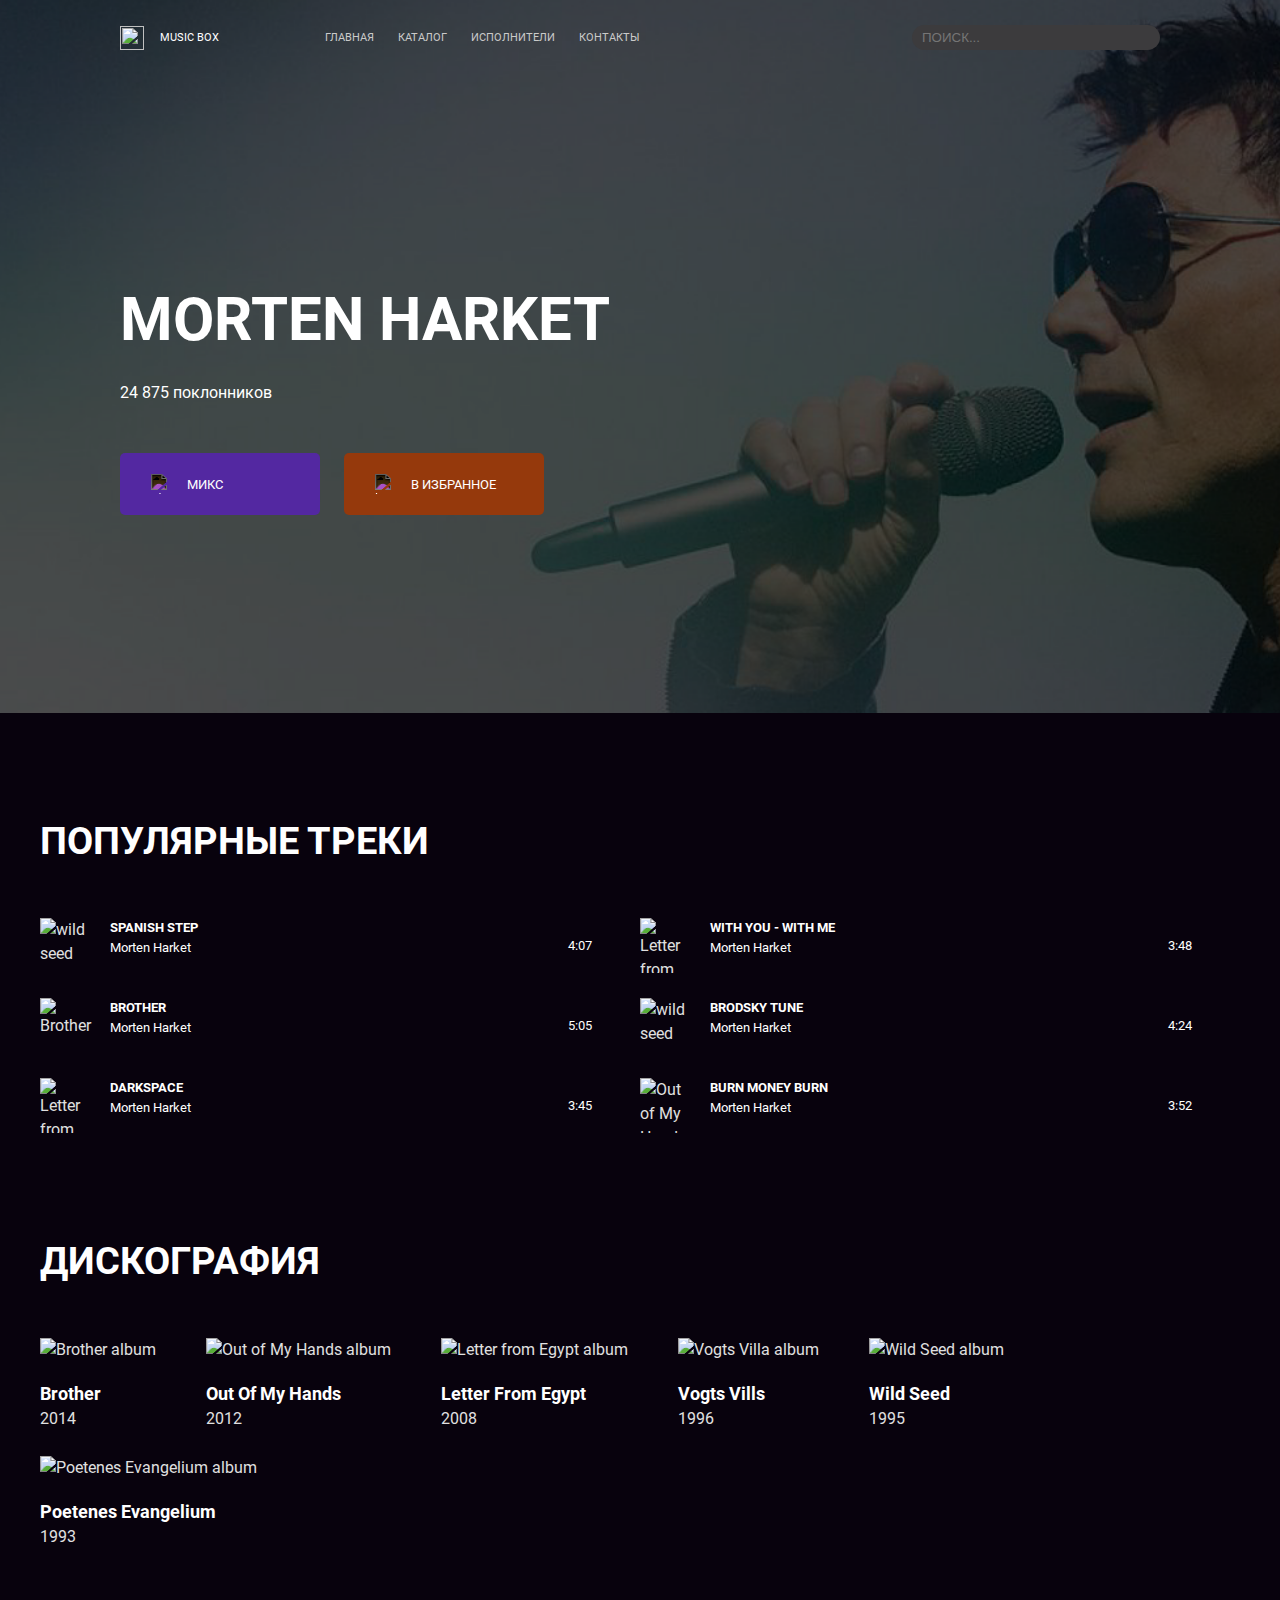
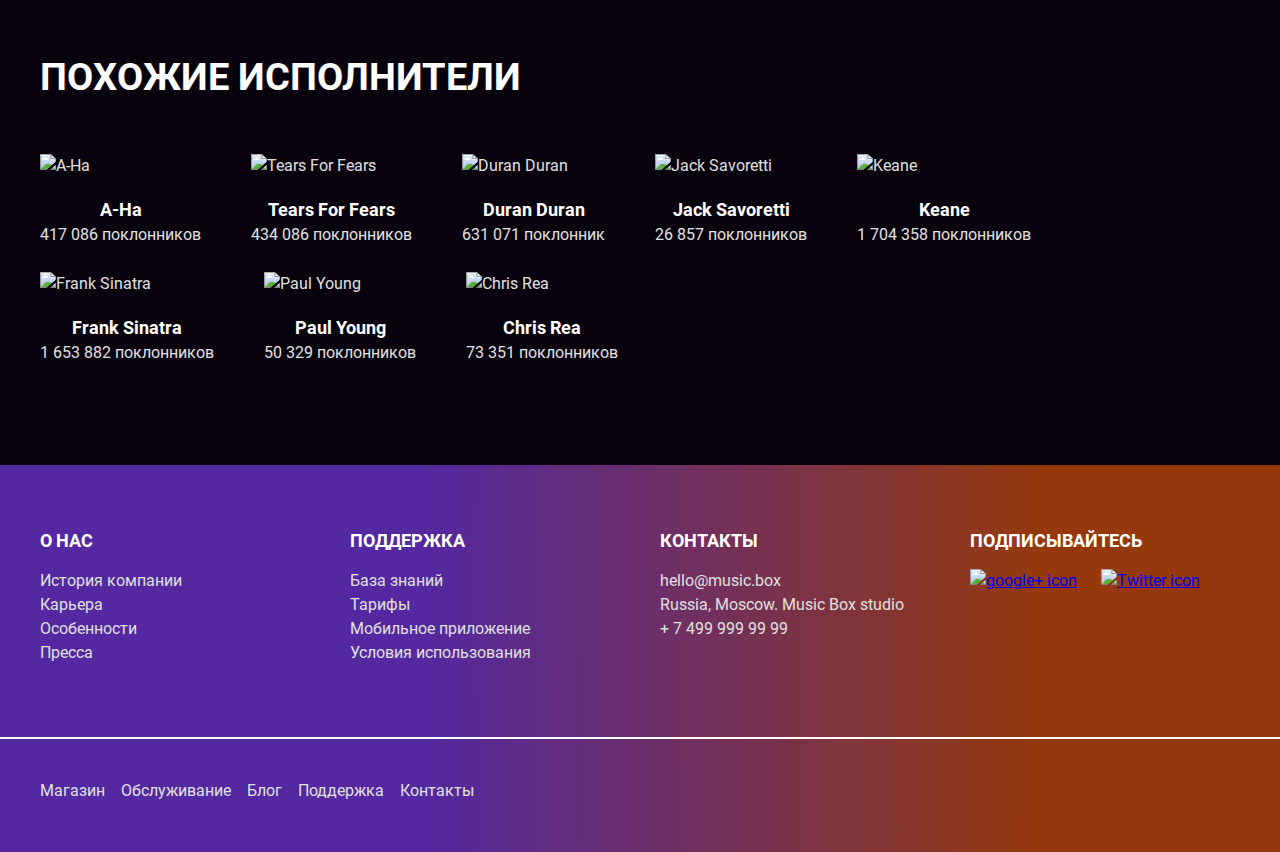
==== commit 4b73e98e: "add similar artists mobile page" ====
--- a/src/artist.html
+++ b/src/artist.html
@@ -172,67 +172,131 @@
       <h2>Похожие исполнители</h2>
       <div class="similar-wrapper">
         <div class="similar-item">
-          <img src="../src/images/A-ha.png" alt="A-Ha">
+          <img src="../images/A-ha.png" alt="A-Ha">
           <div>
             <h4 class="p-center">A-Ha</h4>
             <p class="grey p-center">417 086 поклонников</p>
           </div>
         </div>
         <div class="similar-item">
-          <img src="../src/images/Tears for Fears.png" alt="Tears For Fears">
+          <img src="../images/Tears for Fears.png" alt="Tears For Fears">
           <div>
             <h4 class="p-center">Tears For Fears</h4>
             <p class="grey p-center">434 086 поклонников</p>
           </div>
         </div>
         <div class="similar-item">
-          <img src="../src/images/Duran Duran.png" alt="Duran Duran">
+          <img src="../images/Duran Duran.png" alt="Duran Duran">
           <div>
             <h4 class="p-center">Duran Duran</h4>
             <p class="grey p-center">631 071 поклонник</p>
           </div>
         </div>
         <div class="similar-item">
-          <img src="../src/images/Jack Savoretti.png" alt="Jack Savoretti">
+          <img src="../images/Jack Savoretti.png" alt="Jack Savoretti">
           <div>
             <h4 class="p-center">Jack Savoretti</h4>
             <p class="grey p-center">26 857 поклонников</p>
           </div>
         </div>
         <div class="similar-item">
-          <img src="../src/images/Keane.png" alt="Keane">
+          <img src="../images/Keane.png" alt="Keane">
           <div>
             <h4 class="p-center">Keane</h4>
             <p class="grey p-center">1 704 358 поклонников</p>
           </div>
         </div>
         <div class="similar-item">
-          <img src="../src/images/Frank Sinatra.png" alt="Frank Sinatra">
+          <img src="../images/Frank Sinatra.png" alt="Frank Sinatra">
           <div>
             <h4 class="p-center">Frank Sinatra</h4>
             <p class="grey p-center">1 653 882 поклонников</p>
           </div>
         </div>
         <div class="similar-item">
-          <img src="../src/images/Paul Young.png" alt="Paul Young">
+          <img src="../images/Paul Young.png" alt="Paul Young">
           <div>
             <h4 class="p-center">Paul Young</h4>
             <p class="grey p-center">50 329 поклонников</p>
           </div>
         </div>
         <div class="similar-item">
-          <img src="../src/images/Chris Rea.png" alt="Chris Rea">
+          <img src="../images/Chris Rea.png" alt="Chris Rea">
           <div>
             <h4 class="p-center">Chris Rea</h4>
             <p class="grey p-center">73 351 поклонников</p>
           </div>
         </div>
-
     </div>
-
   </div>
-
-
-
+  <footer class="footer bg-gradient">
+    <div class="footer-wrapper">
+        <div class="contacts-wrapper">
+            <div class="menu-contacts">
+                <h4 class="mr-bot15">О нас</h4>
+                <ul>
+                    <li>
+                        <a class="footer-link" href="#">История компании</a>
+                    </li>
+                    <li>
+                        <a class="footer-link" href="#">Карьера</a>
+                    </li>
+                    <li>
+                        <a class="footer-link" href="#">Особенности</a>
+                    </li>
+                    <li>
+                        <a class="footer-link" href="#">Пресса</a>
+                    </li>
+                </ul>
+            </div>
+            <div class="menu-contacts">
+                <h4 class="mr-bot15">Поддержка</h4>
+                <ul>
+                    <li>
+                        <a class="footer-link" href="#">База знаний</a>
+                    </li>
+                    <li>
+                        <a class="footer-link" href="#">Тарифы</a>
+                    </li>
+                    <li>
+                        <a class="footer-link" href="#">Мобильное приложение</a>
+                    </li>
+                    <li>
+                        <a class="footer-link" href="#">Условия использования</a>
+                    </li>
+                </ul>
+            </div>
+            <div class="menu-contacts">
+                <h4 class="mr-bot15">Контакты</h4>
+                <ul>
+                    <li>
+                        <a class="footer-link" href="#">hello@music.box</a>
+                    </li>
+                    <li>
+                        <p>Russia, Moscow. Music Box studio</p>
+                    </li>
+                    <li>
+                        <p>+ 7 499 999 99 99</p>
+                    </li>
+                </ul>
+            </div>
+            <div class="menu-contacts">
+                <h4 class="mr-bot15">Подписывайтесь</h4>
+                <div class="footer-icons-wrapper">
+                    <a href="#"><img src="../images/Google+.png" alt="google+ icon"></a>
+                    <a href="#"><img src="../images/Twitter.png" alt="Twitter icon"></a>
+                </div>
+            </div>
+        </div>
+        <div class="footer-line"></div>
+        <div class="low-menu">
+            <p>Магазин</p>
+            <p>Обслуживание</p>
+            <p>Блог</p>
+            <p>Поддержка</p>
+            <p>Контакты</p>
+        </div>
+    </div>
+</footer>
 </body>
 </html>--- a/src/css/app.css
+++ b/src/css/app.css
@@ -1055,4 +1055,46 @@
     width: 137px;
     height: 137px;
   }
+}
+.similar {
+  width: 100%;
+  display: -webkit-box;
+  display: -ms-flexbox;
+  display: flex;
+  -webkit-box-orient: vertical;
+  -webkit-box-direction: normal;
+      -ms-flex-direction: column;
+          flex-direction: column;
+  -webkit-box-align: center;
+      -ms-flex-align: center;
+          align-items: center;
+}
+
+.similar-wrapper {
+  display: -webkit-box;
+  display: -ms-flexbox;
+  display: flex;
+  -ms-flex-wrap: wrap;
+      flex-wrap: wrap;
+  margin-top: 23px;
+  margin-bottom: 100px;
+  -webkit-column-gap: 50px;
+     -moz-column-gap: 50px;
+          column-gap: 50px;
+}
+
+.similar-item {
+  display: -webkit-box;
+  display: -ms-flexbox;
+  display: flex;
+  -webkit-box-orient: vertical;
+  -webkit-box-direction: normal;
+      -ms-flex-direction: column;
+          flex-direction: column;
+  gap: 18px;
+  margin-top: 25px;
+}
+
+.similar-item h4 {
+  text-transform: capitalize;
 }